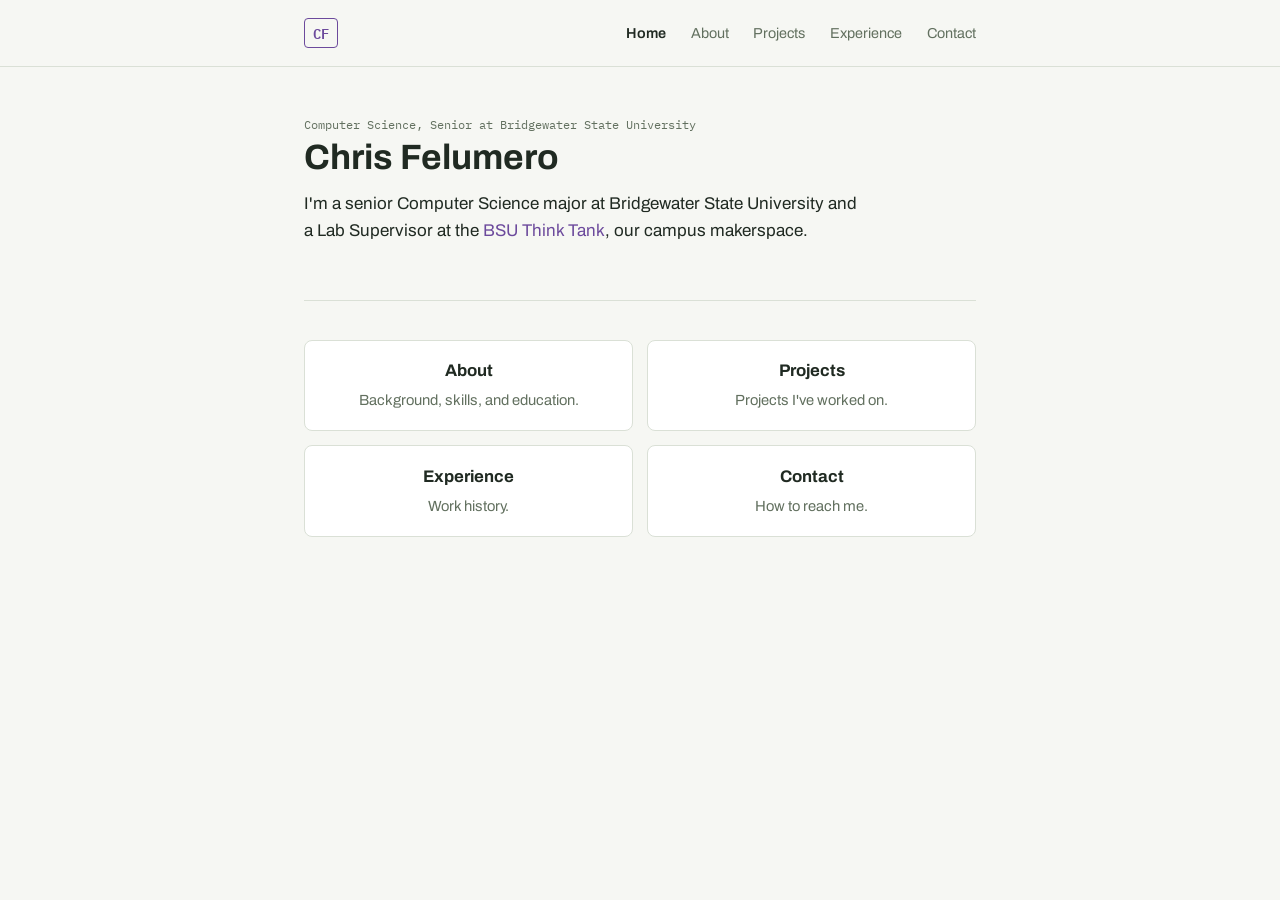
==== index.html @ 07250566 "initial commit(although i have been iterating offline for multiple days i forgot to actually push)" ====
<!DOCTYPE html>
<html lang="en">
<head>
<meta charset="utf-8">
<meta name="viewport" content="width=device-width, initial-scale=1">
<title>Chris Felumero</title>
<link rel="preconnect" href="https://fonts.googleapis.com">
<link rel="preconnect" href="https://fonts.gstatic.com" crossorigin>
<link href="https://fonts.googleapis.com/css2?family=Archivo:wght@400;600;700;800&family=IBM+Plex+Mono:wght@400;500;600&display=swap" rel="stylesheet">
<link rel="stylesheet" href="style.css">
</head>
<body>

<header class="topbar">
  <div class="wrap topbar-inner">
    <span class="mark">CF</span>
    <nav>
      <a href="index.html" class="current">Home</a>
      <a href="about.html">About</a>
      <a href="projects.html">Projects</a>
      <a href="experience.html">Experience</a>
      <a href="contact.html">Contact</a>
    </nav>
  </div>
</header>

<main class="wrap">

  <section class="hero">
    <p class="field">Computer Science, Senior at Bridgewater State University</p>
    <h1>Chris Felumero</h1>
    <p class="hero-lede">
      I'm a senior Computer Science major at Bridgewater State University
      and a Lab Supervisor at the <a href="https://www.bsuthinktank.com">BSU
      Think Tank</a>, our campus makerspace.
    </p>
  </section>

  <section class="quick-links">
    <a class="quick-link" href="about.html">
      <h3>About</h3>
      <p>Background, skills, and education.</p>
    </a>
    <a class="quick-link" href="projects.html">
      <h3>Projects</h3>
      <p>Projects I've worked on.</p>
    </a>
    <a class="quick-link" href="experience.html">
      <h3>Experience</h3>
      <p>Work history.</p>
    </a>
    <a class="quick-link" href="contact.html">
      <h3>Contact</h3>
      <p>How to reach me.</p>
    </a>
  </section>

</main>

</body>
</html>
---- style.css ----
:root {
  --bg: #f6f7f3;
  --surface: #ffffff;
  --ink: #202a22;
  --muted: #62705f;
  --line: #dae0d6;
  --green: #6c4a9c;
  --amber: #8a63b8;

  --font-display: "Archivo", sans-serif;
  --font-mono: "IBM Plex Mono", monospace;
}

* { box-sizing: border-box; }

html { scroll-behavior: smooth; }

body {
  background: var(--bg);
  color: var(--ink);
  font-family: var(--font-display);
  font-size: 17px;
  line-height: 1.6;
  margin: 0;
}

.wrap {
  max-width: 720px;
  margin: 0 auto;
  padding: 0 24px;
}

a { color: var(--green); text-decoration: none; }
a:hover { text-decoration: underline; }
a:focus-visible, button:focus-visible { outline: 2px solid var(--amber); outline-offset: 2px; }

h1, h2, h3, h4 { font-family: var(--font-display); font-weight: 700; margin: 0; }

h1 { font-size: 2.2rem; margin-bottom: 0.8rem; line-height: 1.15; }

h2 {
  font-size: 1.35rem;
  margin-bottom: 1.1rem;
}

h3 { font-size: 1.05rem; color: var(--green); margin: 1.8rem 0 0.7rem; }

h4 {
  font-size: 0.88rem;
  font-family: var(--font-mono);
  color: var(--muted);
  margin-bottom: 0.4rem;
  font-weight: 500;
}

.field {
  font-family: var(--font-mono);
  font-size: 0.78rem;
  color: var(--muted);
  display: block;
  margin-bottom: 2px;
}

.field-sub { margin-bottom: 0.6rem; }

p { margin: 0 0 1rem; max-width: 62ch; }

ul { padding-left: 1.1rem; margin: 0 0 1rem; }
li { margin-bottom: 0.4rem; max-width: 62ch; }

code {
  font-family: var(--font-mono);
  background: var(--surface);
  border: 1px solid var(--line);
  padding: 1px 5px;
  border-radius: 3px;
  font-size: 0.88em;
}

/* Top bar */
.topbar {
  border-bottom: 1px solid var(--line);
}

.topbar-inner {
  display: flex;
  align-items: center;
  justify-content: space-between;
  padding-top: 18px;
  padding-bottom: 18px;
  flex-wrap: wrap;
  gap: 10px;
}

.mark {
  font-family: var(--font-mono);
  font-weight: 600;
  color: var(--green);
  border: 1px solid var(--green);
  padding: 3px 8px;
  border-radius: 4px;
  font-size: 0.85rem;
}

.topbar nav a {
  color: var(--muted);
  margin-left: 1.3rem;
  font-size: 0.9rem;
}

.topbar nav a:first-child { margin-left: 0; }

.topbar nav a.current { color: var(--ink); font-weight: 600; }

.topbar nav a:hover { color: var(--ink); }

/* Page header (used on every non-home page) */
.page-head {
  padding: 2.6rem 0 2rem;
  border-bottom: 1px solid var(--line);
}

.page-head p { margin-bottom: 0; }

/* Home hero */
.hero {
  padding: 3rem 0 2.5rem;
  border-bottom: 1px solid var(--line);
}

.hero-lede { max-width: 56ch; }

/* Home quick links */
.quick-links {
  display: grid;
  grid-template-columns: 1fr 1fr;
  gap: 14px;
  padding: 2.4rem 0;
}

.quick-link {
  display: block;
  background: var(--surface);
  border: 1px solid var(--line);
  border-radius: 8px;
  padding: 1.1rem 1.3rem;
  color: var(--ink);
  text-align: center;
}

.quick-link:hover { border-color: var(--green); text-decoration: none; }

.quick-link h3 { margin: 0 0 4px; color: var(--ink); font-size: 1.05rem; }

.quick-link p { margin: 0 auto; font-size: 0.92rem; color: var(--muted); }

/* Packet snippet */
.packet {
  background: var(--surface);
  border: 1px solid var(--line);
  border-radius: 6px;
  overflow: hidden;
  margin-top: 1.8rem;
  max-width: 420px;
}

.packet-head {
  font-family: var(--font-mono);
  font-size: 0.72rem;
  color: var(--muted);
  padding: 8px 12px;
  border-bottom: 1px solid var(--line);
}

.packet pre {
  margin: 0;
  padding: 14px;
  font-family: var(--font-mono);
  font-size: 0.78rem;
  color: var(--green);
  overflow-x: auto;
  line-height: 1.5;
}

/* Sections */
.section { padding: 2.6rem 0; }
.section + .section { border-top: 1px solid var(--line); }

/* Stats */
.stat-row {
  display: flex;
  gap: 2rem;
  flex-wrap: wrap;
  margin: 1.2rem 0 1.8rem;
}

.stat { display: flex; flex-direction: column; }

.stat-num {
  font-family: var(--font-mono);
  font-size: 1.8rem;
  font-weight: 600;
  color: var(--amber);
  line-height: 1;
  margin-bottom: 4px;
}

/* Diagram */
.diagram {
  display: flex;
  align-items: center;
  flex-wrap: wrap;
  gap: 0.7rem;
  margin: 1.1rem 0 1.8rem;
}

.node, .node-stack .node {
  background: var(--surface);
  border: 1px solid var(--line);
  border-radius: 6px;
  padding: 12px 14px;
  font-size: 0.85rem;
  text-align: center;
}

.node-accent { border-color: var(--green); }

.node-stack {
  display: flex;
  flex-direction: column;
  gap: 6px;
}

.node-stack .node { padding: 8px 12px; font-size: 0.78rem; }

.arrow {
  font-family: var(--font-mono);
  font-size: 0.72rem;
  color: var(--muted);
  white-space: nowrap;
}

/* Feature list */
.feature-list { list-style: none; padding: 0; }

.feature-list li {
  border-left: 2px solid var(--green);
  padding-left: 1rem;
  margin-bottom: 1rem;
}

.feature-title {
  display: block;
  font-weight: 600;
  margin-bottom: 2px;
}

/* Tags */
.tags {
  display: flex;
  flex-wrap: wrap;
  gap: 8px;
  margin-bottom: 1.4rem;
}

.tags span {
  font-family: var(--font-mono);
  font-size: 0.75rem;
  color: var(--muted);
  border: 1px solid var(--line);
  border-radius: 999px;
  padding: 4px 11px;
  background: var(--surface);
}

.credit {
  font-size: 0.85rem;
  color: var(--muted);
  max-width: 62ch;
}

/* Project card (on Projects page) */
.project-card {
  display: block;
  background: var(--surface);
  border: 1px solid var(--line);
  border-radius: 8px;
  padding: 1.4rem 1.6rem;
  color: var(--ink);
  margin-bottom: 0.6rem;
}

.project-card:hover { border-color: var(--green); text-decoration: none; }

.project-card p { margin-bottom: 1rem; }

.project-card-head {
  display: flex;
  justify-content: space-between;
  align-items: baseline;
  margin-bottom: 0.6rem;
  flex-wrap: wrap;
  gap: 4px;
}

.project-title { font-weight: 700; font-size: 1.15rem; color: var(--ink); }

.project-arrow {
  font-family: var(--font-mono);
  font-size: 0.78rem;
  color: var(--green);
}

.project-card .tags { margin-bottom: 0; }

/* Jobs */
.job { margin-bottom: 1.8rem; }

.job-head {
  display: flex;
  justify-content: space-between;
  align-items: baseline;
  flex-wrap: wrap;
  gap: 0.4rem 1rem;
}

.job-title { font-weight: 600; font-size: 1.02rem; }

/* Skills grid */
.skills-grid {
  display: grid;
  grid-template-columns: 1fr 1fr;
  gap: 1.5rem 2rem;
}

.skills-grid p { margin: 0; }

/* Photo hero */
.photo-hero {
  width: 100%;
  border-radius: 8px;
  overflow: hidden;
  border: 1px solid var(--line);
  margin-bottom: 1.6rem;
}

.photo-hero img {
  display: block;
  width: 100%;
  height: auto;
}

.photo-caption {
  font-family: var(--font-mono);
  font-size: 0.75rem;
  color: var(--muted);
  margin-top: -1rem;
  margin-bottom: 2rem;
}

/* Gallery */
.gallery {
  display: grid;
  grid-template-columns: repeat(3, 1fr);
  gap: 12px;
  margin: 1.2rem 0 1.8rem;
}

.gallery-slot {
  aspect-ratio: 4 / 3;
  border: 1px dashed var(--line);
  border-radius: 6px;
  display: flex;
  align-items: center;
  justify-content: center;
  color: var(--muted);
  font-family: var(--font-mono);
  font-size: 0.72rem;
  text-align: center;
  padding: 8px;
}

.gallery-slot img {
  width: 100%;
  height: 100%;
  object-fit: cover;
  border-radius: 6px;
}

/* Writeup tables */
.writeup table {
  width: 100%;
  border-collapse: collapse;
  margin: 0.8rem 0 1.6rem;
  font-size: 0.88rem;
}

.writeup th, .writeup td {
  border: 1px solid var(--line);
  padding: 7px 10px;
  text-align: left;
  vertical-align: top;
}

.writeup th {
  font-family: var(--font-mono);
  font-size: 0.75rem;
  color: var(--muted);
  font-weight: 500;
  background: var(--surface);
}

.writeup h3 { margin-top: 2.2rem; }
.writeup h4 { margin-top: 1.3rem; color: var(--ink); font-family: var(--font-display); font-size: 1rem; font-weight: 600; }

/* Responsive */
@media (max-width: 640px) {
  h1 { font-size: 1.85rem; }
  .topbar nav a { margin-left: 0.9rem; font-size: 0.82rem; }
  .skills-grid, .quick-links { grid-template-columns: 1fr; }
  .gallery { grid-template-columns: 1fr 1fr; }
}

@media (prefers-reduced-motion: reduce) {
  html { scroll-behavior: auto; }
}
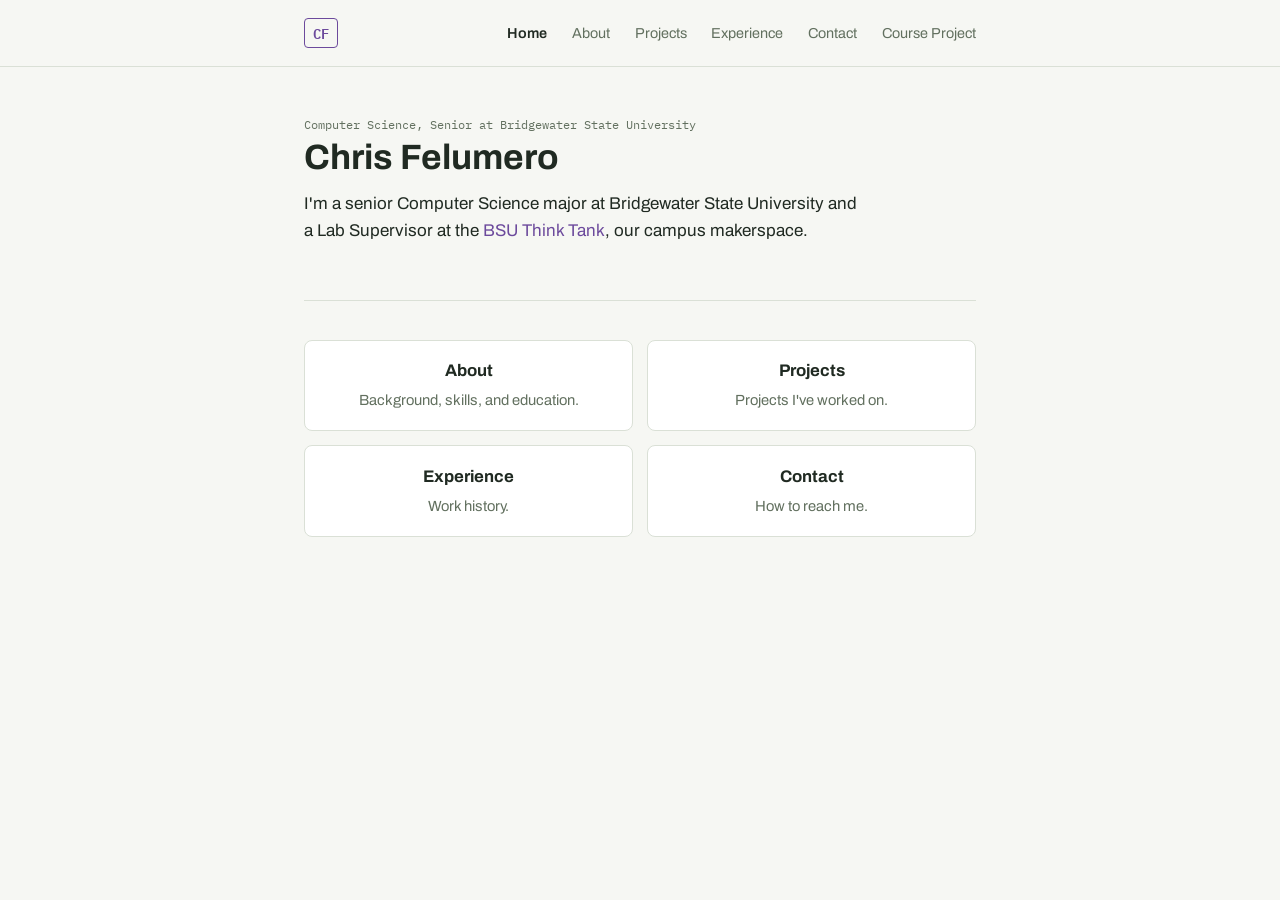
==== commit c3258f36: "remoing search bar" ====
--- a/index.html
+++ b/index.html
@@ -4,6 +4,7 @@
 <meta charset="utf-8">
 <meta name="viewport" content="width=device-width, initial-scale=1">
 <title>Chris Felumero</title>
+<!-- Google Fonts: Archivo for headings/body, IBM Plex Mono for labels -->
 <link rel="preconnect" href="https://fonts.googleapis.com">
 <link rel="preconnect" href="https://fonts.gstatic.com" crossorigin>
 <link href="https://fonts.googleapis.com/css2?family=Archivo:wght@400;600;700;800&family=IBM+Plex+Mono:wght@400;500;600&display=swap" rel="stylesheet">
@@ -11,6 +12,7 @@
 </head>
 <body>
 
+<!-- Same nav bar appears on every page; "current" class highlights this page -->
 <header class="topbar">
   <div class="wrap topbar-inner">
     <span class="mark">CF</span>
@@ -20,12 +22,14 @@
       <a href="projects.html">Projects</a>
       <a href="experience.html">Experience</a>
       <a href="contact.html">Contact</a>
+      <a href="project.html">Course Project</a>
     </nav>
   </div>
 </header>
 
 <main class="wrap">
 
+  <!-- Intro: name, role, one-line bio -->
   <section class="hero">
     <p class="field">Computer Science, Senior at Bridgewater State University</p>
     <h1>Chris Felumero</h1>
@@ -36,6 +40,7 @@
     </p>
   </section>
 
+  <!-- Four link tiles pointing to the other pages on the site -->
   <section class="quick-links">
     <a class="quick-link" href="about.html">
       <h3>About</h3>
--- a/style.css
+++ b/style.css
@@ -380,6 +380,11 @@
   padding: 8px;
 }
 
+.gallery-slot:has(img) {
+  border-style: solid;
+  padding: 0;
+}
+
 .gallery-slot img {
   width: 100%;
   height: 100%;
@@ -413,6 +418,25 @@
 .writeup h3 { margin-top: 2.2rem; }
 .writeup h4 { margin-top: 1.3rem; color: var(--ink); font-family: var(--font-display); font-size: 1rem; font-weight: 600; }
 
+/* Embedded document viewer */
+.doc-embed {
+  border: 1px solid var(--line);
+  border-radius: 8px;
+  overflow: hidden;
+  margin: 1rem 0 1rem;
+}
+
+.doc-embed object {
+  width: 100%;
+  height: 80vh;
+  display: block;
+}
+
+.doc-embed p {
+  padding: 1.2rem;
+  margin: 0;
+}
+
 /* Responsive */
 @media (max-width: 640px) {
   h1 { font-size: 1.85rem; }
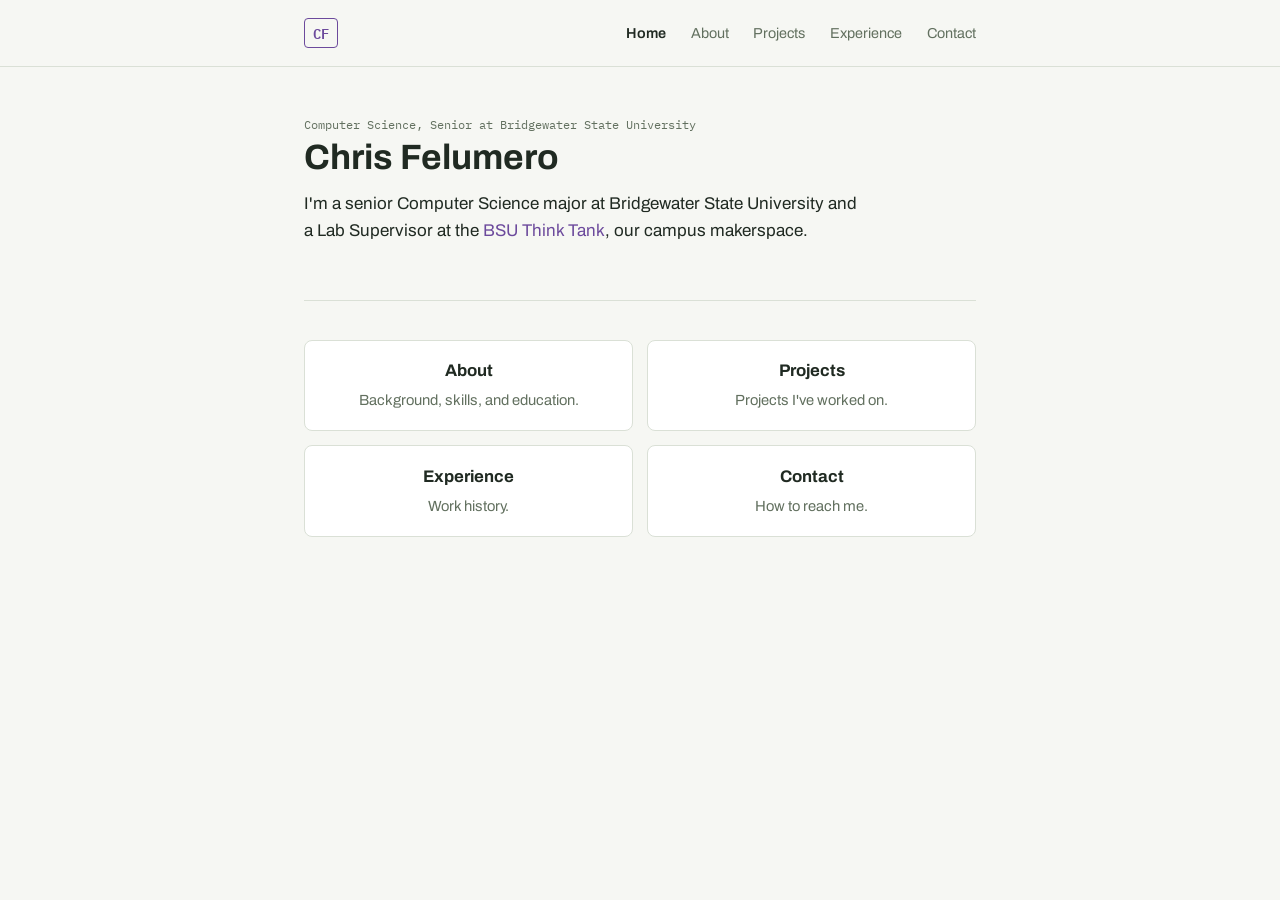
==== commit 631bdf60: "fiing header" ====
--- a/index.html
+++ b/index.html
@@ -22,7 +22,6 @@
       <a href="projects.html">Projects</a>
       <a href="experience.html">Experience</a>
       <a href="contact.html">Contact</a>
-      <a href="project.html">Course Project</a>
     </nav>
   </div>
 </header>
